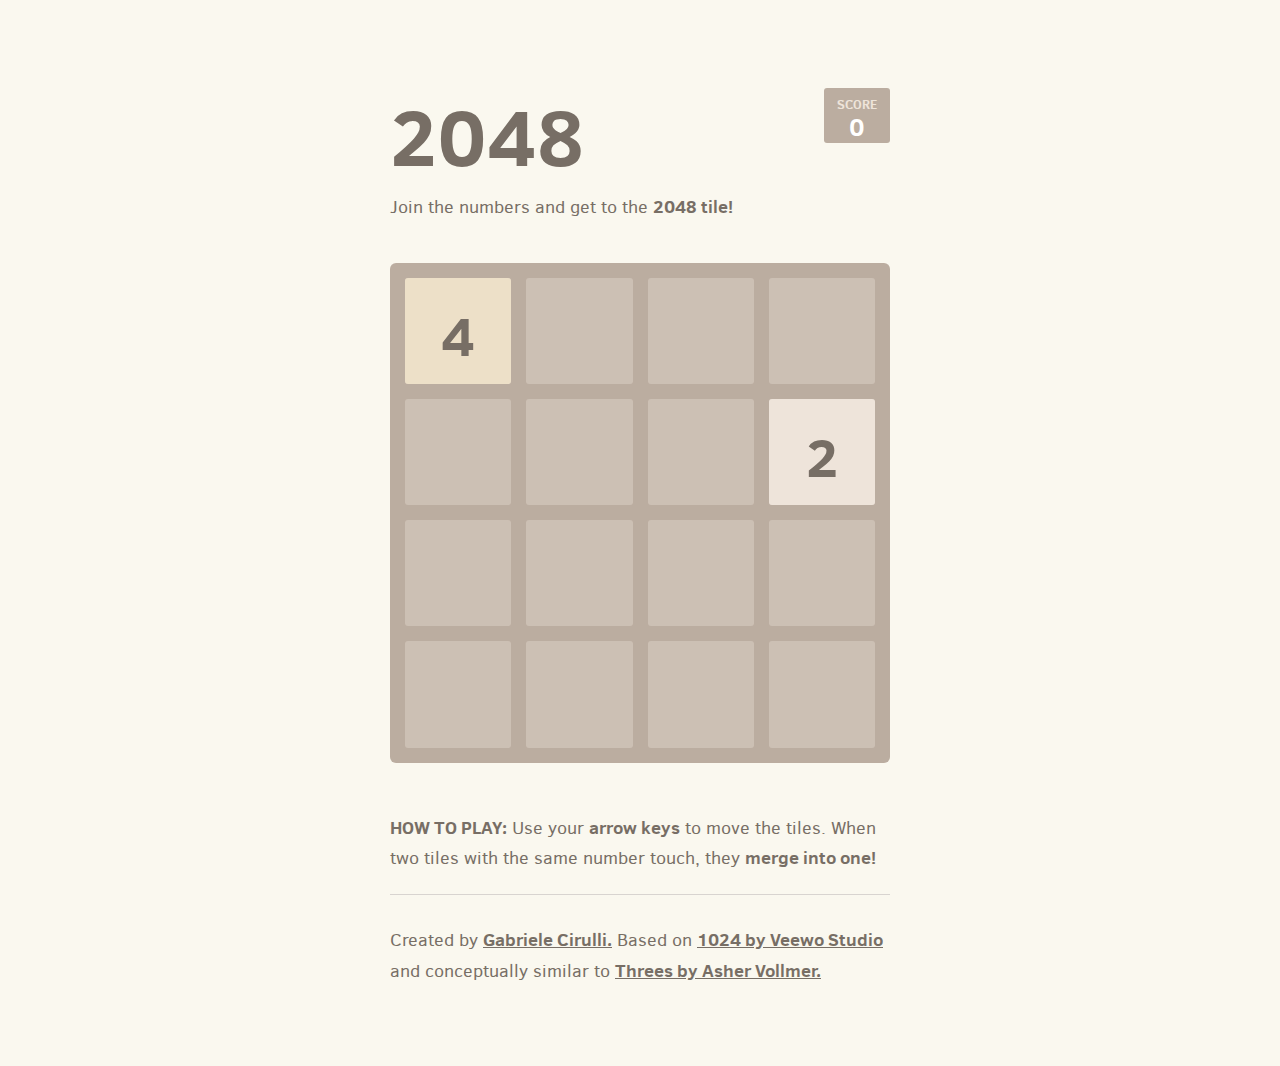
==== index.html @ 1f39b09a "first commit" ====
<!DOCTYPE html>
<html>
<head>
  <meta charset="utf-8">
  <title>2048</title>

  <link href="style/main.css" rel="stylesheet" type="text/css">
  <link rel="shortcut icon" href="favicon.ico">

  <meta name="HandheldFriendly" content="True">
  <meta name="MobileOptimized" content="320">
  <meta name="viewport" content="width=device-width, target-densitydpi=160dpi, initial-scale=1.0, maximum-scale=1, user-scalable=no">
</head>
<body>
  <div class="container">
    <div class="heading">
      <h1 class="title">2048</h1>
      <div class="score-container">0</div>
    </div>
    <p class="game-intro">Join the numbers and get to the <strong>2048 tile!</strong></p>

    <div class="game-container">
      <div class="game-message">
        <p></p>
        <div class="lower">
          <a class="retry-button">Try again</a>
        </div>
      </div>

      <div class="grid-container">
        <div class="grid-row">
          <div class="grid-cell"></div>
          <div class="grid-cell"></div>
          <div class="grid-cell"></div>
          <div class="grid-cell"></div>
        </div>
        <div class="grid-row">
          <div class="grid-cell"></div>
          <div class="grid-cell"></div>
          <div class="grid-cell"></div>
          <div class="grid-cell"></div>
        </div>
        <div class="grid-row">
          <div class="grid-cell"></div>
          <div class="grid-cell"></div>
          <div class="grid-cell"></div>
          <div class="grid-cell"></div>
        </div>
        <div class="grid-row">
          <div class="grid-cell"></div>
          <div class="grid-cell"></div>
          <div class="grid-cell"></div>
          <div class="grid-cell"></div>
        </div>
      </div>

      <div class="tile-container">

      </div>
    </div>

    <p class="game-explanation">
      <strong class="important">How to play:</strong> Use your <strong>arrow keys</strong> to move the tiles. When two tiles with the same number touch, they <strong>merge into one!</strong>
    </p>
    <hr>
    <p>
    Created by <a href="http://gabrielecirulli.com" target="_blank">Gabriele Cirulli.</a> Based on <a href="https://itunes.apple.com/us/app/1024!/id823499224" target="_blank">1024 by Veewo Studio</a> and conceptually similar to <a href="http://asherv.com/threes/" target="_blank">Threes by Asher Vollmer.</a>
    </p>
  </div>

  <script src="js/animframe_polyfill.js"></script>
  <script src="js/keyboard_input_manager.js"></script>
  <script src="js/html_actuator.js"></script>
  <script src="js/grid.js"></script>
  <script src="js/tile.js"></script>
  <script src="js/game_manager.js"></script>
  <script src="js/application.js"></script>
</body>
</html>
---- style/main.css ----
@import url(fonts/clear-sans.css);
html, body {
  margin: 0;
  padding: 0;
  background: #faf8ef;
  color: #776e65;
  font-family: "Clear Sans", "Helvetica Neue", Arial, sans-serif;
  font-size: 18px; }

body {
  margin: 80px 0; }

.heading:after {
  content: "";
  display: block;
  clear: both; }

h1.title {
  font-size: 80px;
  font-weight: bold;
  margin: 0;
  display: block;
  float: left; }

@-webkit-keyframes move-up {
  0% {
    top: 25px;
    opacity: 1; }

  100% {
    top: -50px;
    opacity: 0; } }

@-moz-keyframes move-up {
  0% {
    top: 25px;
    opacity: 1; }

  100% {
    top: -50px;
    opacity: 0; } }

@keyframes move-up {
  0% {
    top: 25px;
    opacity: 1; }

  100% {
    top: -50px;
    opacity: 0; } }

.score-container {
  position: relative;
  float: right;
  background: #bbada0;
  padding: 15px 25px;
  font-size: 25px;
  height: 25px;
  line-height: 47px;
  font-weight: bold;
  border-radius: 3px;
  color: white;
  margin-top: 8px; }
  .score-container:after {
    position: absolute;
    width: 100%;
    top: 10px;
    left: 0;
    content: "Score";
    text-transform: uppercase;
    font-size: 13px;
    line-height: 13px;
    text-align: center;
    color: #eee4da; }
  .score-container .score-addition {
    position: absolute;
    right: 30px;
    color: red;
    font-size: 25px;
    line-height: 25px;
    font-weight: bold;
    color: rgba(119, 110, 101, 0.9);
    z-index: 100;
    -webkit-animation: move-up 600ms ease-in;
    -moz-animation: move-up 600ms ease-in;
    -webkit-animation-fill-mode: both;
    -moz-animation-fill-mode: both; }

p {
  margin-top: 0;
  margin-bottom: 10px;
  line-height: 1.65; }

a {
  color: #776e65;
  font-weight: bold;
  text-decoration: underline;
  cursor: pointer; }

strong.important {
  text-transform: uppercase; }

hr {
  border: none;
  border-bottom: 1px solid #d8d4d0;
  margin-top: 20px;
  margin-bottom: 30px; }

.container {
  width: 500px;
  margin: 0 auto; }

@-webkit-keyframes fade-in {
  0% {
    opacity: 0; }

  100% {
    opacity: 1; } }

@-moz-keyframes fade-in {
  0% {
    opacity: 0; }

  100% {
    opacity: 1; } }

@keyframes fade-in {
  0% {
    opacity: 0; }

  100% {
    opacity: 1; } }

.game-container {
  margin-top: 40px;
  position: relative;
  padding: 15px;
  cursor: default;
  -webkit-touch-callout: none;
  -webkit-user-select: none;
  -moz-user-select: none;
  background: #bbada0;
  border-radius: 6px;
  width: 500px;
  height: 500px;
  -webkit-box-sizing: border-box;
  -moz-box-sizing: border-box;
  box-sizing: border-box; }
  .game-container .game-message {
    display: none;
    position: absolute;
    top: 0;
    right: 0;
    bottom: 0;
    left: 0;
    background: rgba(238, 228, 218, 0.5);
    z-index: 100;
    text-align: center;
    -webkit-animation: fade-in 800ms ease 1200ms;
    -moz-animation: fade-in 800ms ease 1200ms;
    -webkit-animation-fill-mode: both;
    -moz-animation-fill-mode: both; }
    .game-container .game-message p {
      font-size: 60px;
      font-weight: bold;
      height: 60px;
      line-height: 60px;
      margin-top: 222px; }
    .game-container .game-message .lower {
      display: block;
      margin-top: 59px; }
    .game-container .game-message a {
      display: inline-block;
      background: #8f7a66;
      border-radius: 3px;
      padding: 0 20px;
      text-decoration: none;
      color: #f9f6f2;
      height: 40px;
      line-height: 42px;
      margin-left: 9px; }
    .game-container .game-message.game-won {
      background: rgba(237, 194, 46, 0.5);
      color: #f9f6f2; }
    .game-container .game-message.game-won, .game-container .game-message.game-over {
      display: block; }

.grid-container {
  position: absolute;
  z-index: 1; }

.grid-row {
  margin-bottom: 15px; }
  .grid-row:last-child {
    margin-bottom: 0; }
  .grid-row:after {
    content: "";
    display: block;
    clear: both; }

.grid-cell {
  width: 106.25px;
  height: 106.25px;
  margin-right: 15px;
  float: left;
  border-radius: 3px;
  background: rgba(238, 228, 218, 0.35); }
  .grid-cell:last-child {
    margin-right: 0; }

.tile-container {
  position: absolute;
  z-index: 2; }

.tile {
  width: 106.25px;
  height: 106.25px;
  line-height: 116.25px; }
  .tile.tile-position-1-1 {
    position: absolute;
    left: 0px;
    top: 0px; }
  .tile.tile-position-1-2 {
    position: absolute;
    left: 0px;
    top: 121px; }
  .tile.tile-position-1-3 {
    position: absolute;
    left: 0px;
    top: 243px; }
  .tile.tile-position-1-4 {
    position: absolute;
    left: 0px;
    top: 364px; }
  .tile.tile-position-2-1 {
    position: absolute;
    left: 121px;
    top: 0px; }
  .tile.tile-position-2-2 {
    position: absolute;
    left: 121px;
    top: 121px; }
  .tile.tile-position-2-3 {
    position: absolute;
    left: 121px;
    top: 243px; }
  .tile.tile-position-2-4 {
    position: absolute;
    left: 121px;
    top: 364px; }
  .tile.tile-position-3-1 {
    position: absolute;
    left: 243px;
    top: 0px; }
  .tile.tile-position-3-2 {
    position: absolute;
    left: 243px;
    top: 121px; }
  .tile.tile-position-3-3 {
    position: absolute;
    left: 243px;
    top: 243px; }
  .tile.tile-position-3-4 {
    position: absolute;
    left: 243px;
    top: 364px; }
  .tile.tile-position-4-1 {
    position: absolute;
    left: 364px;
    top: 0px; }
  .tile.tile-position-4-2 {
    position: absolute;
    left: 364px;
    top: 121px; }
  .tile.tile-position-4-3 {
    position: absolute;
    left: 364px;
    top: 243px; }
  .tile.tile-position-4-4 {
    position: absolute;
    left: 364px;
    top: 364px; }

.tile {
  border-radius: 3px;
  background: #eee4da;
  text-align: center;
  font-weight: bold;
  z-index: 10;
  font-size: 55px;
  -webkit-transition: 100ms ease-in-out;
  -moz-transition: 100ms ease-in-out;
  -webkit-transition-property: top, left;
  -moz-transition-property: top, left; }
  .tile.tile-2 {
    background: #eee4da;
    box-shadow: 0 0 30px 10px rgba(243, 215, 116, 0), inset 0 0 0 1px rgba(255, 255, 255, 0); }
  .tile.tile-4 {
    background: #ede0c8;
    box-shadow: 0 0 30px 10px rgba(243, 215, 116, 0), inset 0 0 0 1px rgba(255, 255, 255, 0); }
  .tile.tile-8 {
    color: #f9f6f2;
    background: #f2b179; }
  .tile.tile-16 {
    color: #f9f6f2;
    background: #f59563; }
  .tile.tile-32 {
    color: #f9f6f2;
    background: #f67c5f; }
  .tile.tile-64 {
    color: #f9f6f2;
    background: #f65e3b; }
  .tile.tile-128 {
    color: #f9f6f2;
    background: #edcf72;
    box-shadow: 0 0 30px 10px rgba(243, 215, 116, 0.2381), inset 0 0 0 1px rgba(255, 255, 255, 0.14286);
    font-size: 45px; }
    @media screen and (max-width: 480px) {
      .tile.tile-128 {
        font-size: 25px; } }
  .tile.tile-256 {
    color: #f9f6f2;
    background: #edcc61;
    box-shadow: 0 0 30px 10px rgba(243, 215, 116, 0.31746), inset 0 0 0 1px rgba(255, 255, 255, 0.19048);
    font-size: 45px; }
    @media screen and (max-width: 480px) {
      .tile.tile-256 {
        font-size: 25px; } }
  .tile.tile-512 {
    color: #f9f6f2;
    background: #edc850;
    box-shadow: 0 0 30px 10px rgba(243, 215, 116, 0.39683), inset 0 0 0 1px rgba(255, 255, 255, 0.2381);
    font-size: 45px; }
    @media screen and (max-width: 480px) {
      .tile.tile-512 {
        font-size: 25px; } }
  .tile.tile-1024 {
    color: #f9f6f2;
    background: #edc53f;
    box-shadow: 0 0 30px 10px rgba(243, 215, 116, 0.47619), inset 0 0 0 1px rgba(255, 255, 255, 0.28571);
    font-size: 35px; }
    @media screen and (max-width: 480px) {
      .tile.tile-1024 {
        font-size: 15px; } }
  .tile.tile-2048 {
    color: #f9f6f2;
    background: #edc22e;
    box-shadow: 0 0 30px 10px rgba(243, 215, 116, 0.55556), inset 0 0 0 1px rgba(255, 255, 255, 0.33333);
    font-size: 35px; }
    @media screen and (max-width: 480px) {
      .tile.tile-2048 {
        font-size: 15px; } }

@-webkit-keyframes appear {
  0% {
    opacity: 0;
    -webkit-transform: scale(0);
    -moz-transform: scale(0); }

  100% {
    opacity: 1;
    -webkit-transform: scale(1);
    -moz-transform: scale(1); } }

@-moz-keyframes appear {
  0% {
    opacity: 0;
    -webkit-transform: scale(0);
    -moz-transform: scale(0); }

  100% {
    opacity: 1;
    -webkit-transform: scale(1);
    -moz-transform: scale(1); } }

@keyframes appear {
  0% {
    opacity: 0;
    -webkit-transform: scale(0);
    -moz-transform: scale(0); }

  100% {
    opacity: 1;
    -webkit-transform: scale(1);
    -moz-transform: scale(1); } }

.tile-new {
  -webkit-animation: appear 200ms ease 100ms;
  -moz-animation: appear 200ms ease 100ms;
  -webkit-animation-fill-mode: both;
  -moz-animation-fill-mode: both; }

@-webkit-keyframes pop {
  0% {
    -webkit-transform: scale(0);
    -moz-transform: scale(0); }

  50% {
    -webkit-transform: scale(1.2);
    -moz-transform: scale(1.2); }

  100% {
    -webkit-transform: scale(1);
    -moz-transform: scale(1); } }

@-moz-keyframes pop {
  0% {
    -webkit-transform: scale(0);
    -moz-transform: scale(0); }

  50% {
    -webkit-transform: scale(1.2);
    -moz-transform: scale(1.2); }

  100% {
    -webkit-transform: scale(1);
    -moz-transform: scale(1); } }

@keyframes pop {
  0% {
    -webkit-transform: scale(0);
    -moz-transform: scale(0); }

  50% {
    -webkit-transform: scale(1.2);
    -moz-transform: scale(1.2); }

  100% {
    -webkit-transform: scale(1);
    -moz-transform: scale(1); } }

.tile-merged {
  z-index: 20;
  -webkit-animation: pop 200ms ease 100ms;
  -moz-animation: pop 200ms ease 100ms;
  -webkit-animation-fill-mode: both;
  -moz-animation-fill-mode: both; }

.game-intro {
  margin-bottom: 0; }

.game-explanation {
  margin-top: 50px; }

@media screen and (max-width: 480px) {
  html, body {
    font-size: 15px; }

  body {
    margin: 20px 0;
    padding: 0 20px; }

  h1.title {
    font-size: 50px; }

  .container {
    width: 280px;
    margin: 0 auto; }

  .score-container {
    margin-top: 0; }

  .heading {
    margin-bottom: 10px; }

  .game-container {
    margin-top: 40px;
    position: relative;
    padding: 10px;
    cursor: default;
    -webkit-touch-callout: none;
    -webkit-user-select: none;
    -moz-user-select: none;
    background: #bbada0;
    border-radius: 6px;
    width: 280px;
    height: 280px;
    -webkit-box-sizing: border-box;
    -moz-box-sizing: border-box;
    box-sizing: border-box; }
    .game-container .game-message {
      display: none;
      position: absolute;
      top: 0;
      right: 0;
      bottom: 0;
      left: 0;
      background: rgba(238, 228, 218, 0.5);
      z-index: 100;
      text-align: center;
      -webkit-animation: fade-in 800ms ease 1200ms;
      -moz-animation: fade-in 800ms ease 1200ms;
      -webkit-animation-fill-mode: both;
      -moz-animation-fill-mode: both; }
      .game-container .game-message p {
        font-size: 60px;
        font-weight: bold;
        height: 60px;
        line-height: 60px;
        margin-top: 222px; }
      .game-container .game-message .lower {
        display: block;
        margin-top: 59px; }
      .game-container .game-message a {
        display: inline-block;
        background: #8f7a66;
        border-radius: 3px;
        padding: 0 20px;
        text-decoration: none;
        color: #f9f6f2;
        height: 40px;
        line-height: 42px;
        margin-left: 9px; }
      .game-container .game-message.game-won {
        background: rgba(237, 194, 46, 0.5);
        color: #f9f6f2; }
      .game-container .game-message.game-won, .game-container .game-message.game-over {
        display: block; }

  .grid-container {
    position: absolute;
    z-index: 1; }

  .grid-row {
    margin-bottom: 10px; }
    .grid-row:last-child {
      margin-bottom: 0; }
    .grid-row:after {
      content: "";
      display: block;
      clear: both; }

  .grid-cell {
    width: 57.5px;
    height: 57.5px;
    margin-right: 10px;
    float: left;
    border-radius: 3px;
    background: rgba(238, 228, 218, 0.35); }
    .grid-cell:last-child {
      margin-right: 0; }

  .tile-container {
    position: absolute;
    z-index: 2; }

  .tile {
    width: 57.5px;
    height: 57.5px;
    line-height: 67.5px; }
    .tile.tile-position-1-1 {
      position: absolute;
      left: 0px;
      top: 0px; }
    .tile.tile-position-1-2 {
      position: absolute;
      left: 0px;
      top: 68px; }
    .tile.tile-position-1-3 {
      position: absolute;
      left: 0px;
      top: 135px; }
    .tile.tile-position-1-4 {
      position: absolute;
      left: 0px;
      top: 203px; }
    .tile.tile-position-2-1 {
      position: absolute;
      left: 68px;
      top: 0px; }
    .tile.tile-position-2-2 {
      position: absolute;
      left: 68px;
      top: 68px; }
    .tile.tile-position-2-3 {
      position: absolute;
      left: 68px;
      top: 135px; }
    .tile.tile-position-2-4 {
      position: absolute;
      left: 68px;
      top: 203px; }
    .tile.tile-position-3-1 {
      position: absolute;
      left: 135px;
      top: 0px; }
    .tile.tile-position-3-2 {
      position: absolute;
      left: 135px;
      top: 68px; }
    .tile.tile-position-3-3 {
      position: absolute;
      left: 135px;
      top: 135px; }
    .tile.tile-position-3-4 {
      position: absolute;
      left: 135px;
      top: 203px; }
    .tile.tile-position-4-1 {
      position: absolute;
      left: 203px;
      top: 0px; }
    .tile.tile-position-4-2 {
      position: absolute;
      left: 203px;
      top: 68px; }
    .tile.tile-position-4-3 {
      position: absolute;
      left: 203px;
      top: 135px; }
    .tile.tile-position-4-4 {
      position: absolute;
      left: 203px;
      top: 203px; }

  .game-container {
    margin-top: 20px; }

  .tile {
    font-size: 35px; }

  .game-message p {
    font-size: 30px !important;
    height: 30px !important;
    line-height: 30px !important;
    margin-top: 90px !important; }
  .game-message .lower {
    margin-top: 30px !important; } }
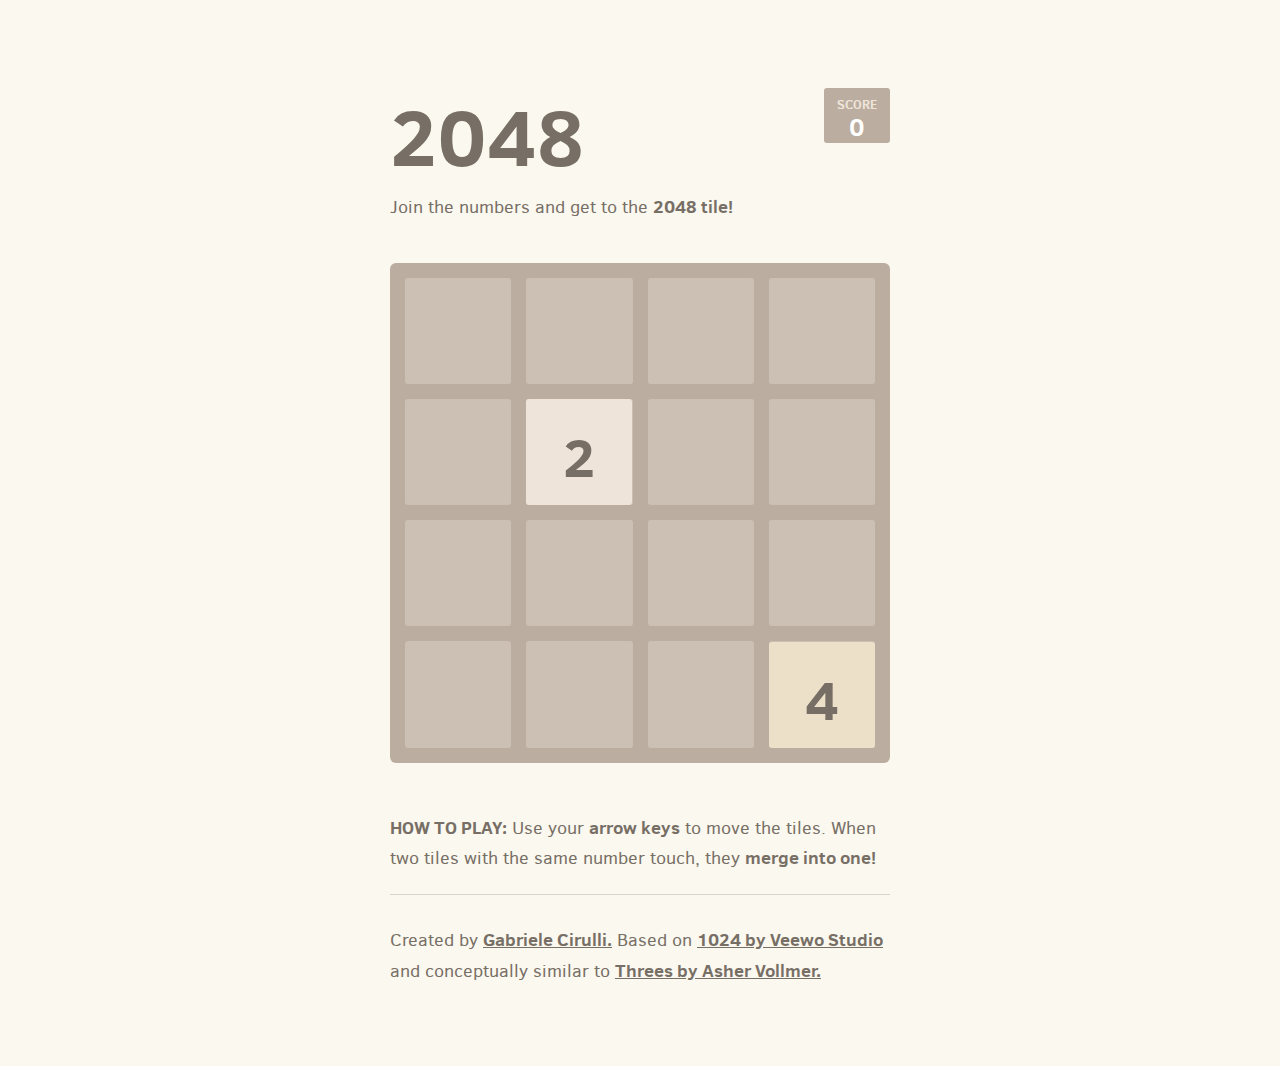
==== commit bb4fc7b7: "add admob" ====
--- a/index.html
+++ b/index.html
@@ -75,5 +75,16 @@
   <script src="js/tile.js"></script>
   <script src="js/game_manager.js"></script>
   <script src="js/application.js"></script>
+
+  <script type="text/javascript">
+  var admob_vars = {
+   pubid: 'a14ef1894cb8f27', // publisher id
+   bgcolor: '000000', // background color (hex)
+   text: 'FFFFFF', // font-color (hex)
+   test: false // test mode, set to false to receive live ads
+  };
+  </script>
+  <script type="text/javascript" src="http://mmv.admob.com/static/iphone/iadmob.js"></script>
+
 </body>
 </html>
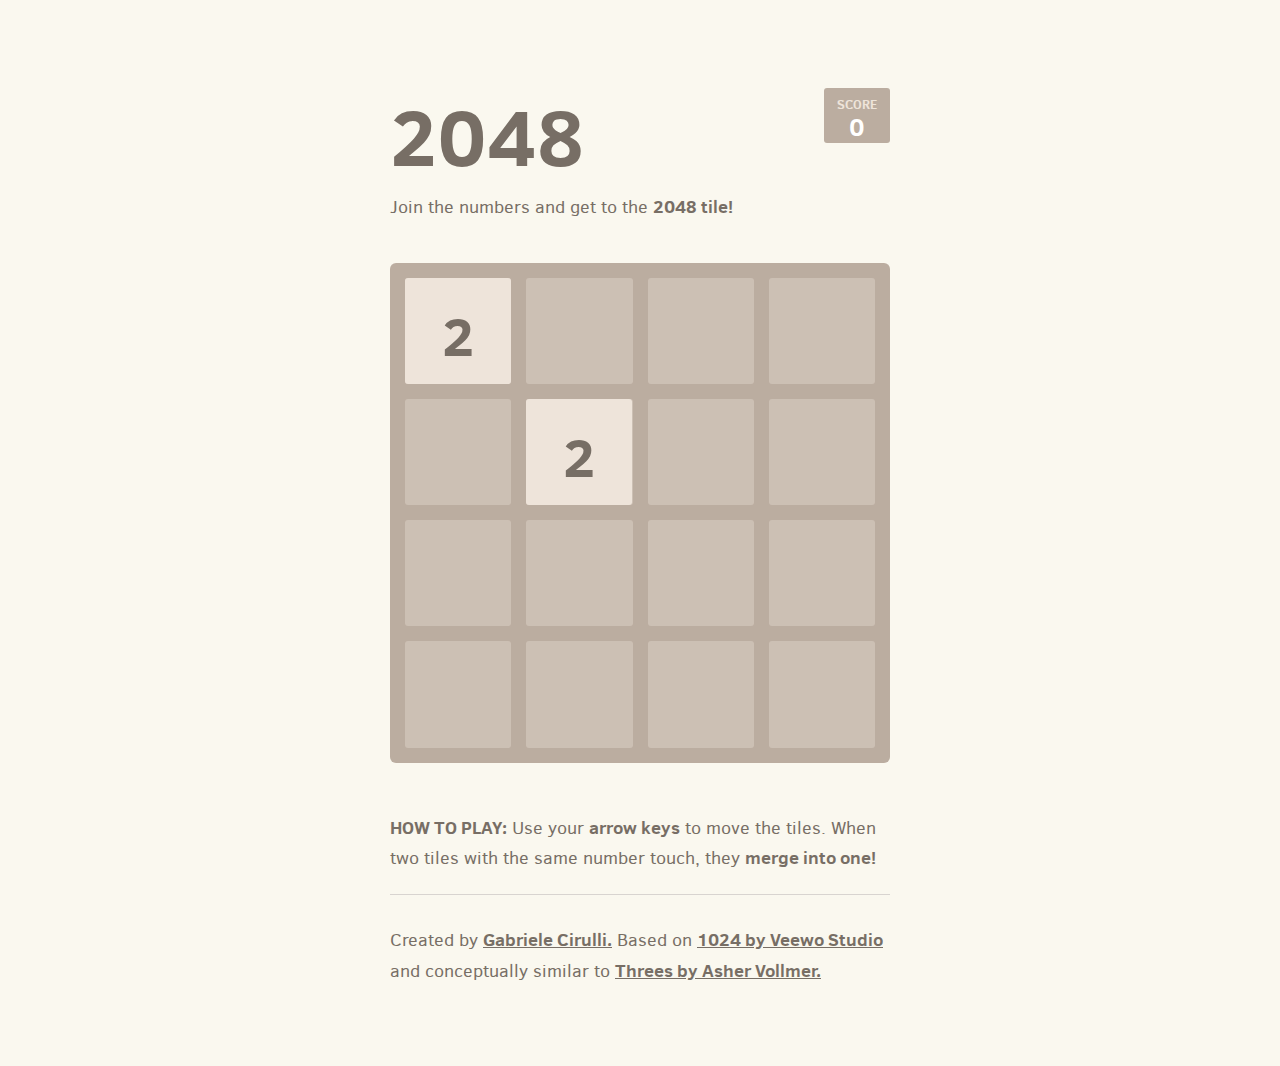
==== commit d1b7c22e: "add ga" ====
--- a/index.html
+++ b/index.html
@@ -86,5 +86,16 @@
   </script>
   <script type="text/javascript" src="http://mmv.admob.com/static/iphone/iadmob.js"></script>
 
+  <script>
+    (function(i,s,o,g,r,a,m){i['GoogleAnalyticsObject']=r;i[r]=i[r]||function(){
+    (i[r].q=i[r].q||[]).push(arguments)},i[r].l=1*new Date();a=s.createElement(o),
+    m=s.getElementsByTagName(o)[0];a.async=1;a.src=g;m.parentNode.insertBefore(a,m)
+    })(window,document,'script','//www.google-analytics.com/analytics.js','ga');
+
+    ga('create', 'UA-49019261-1', 'zemiro.github.io');
+    ga('send', 'pageview');
+
+  </script>  
+
 </body>
 </html>
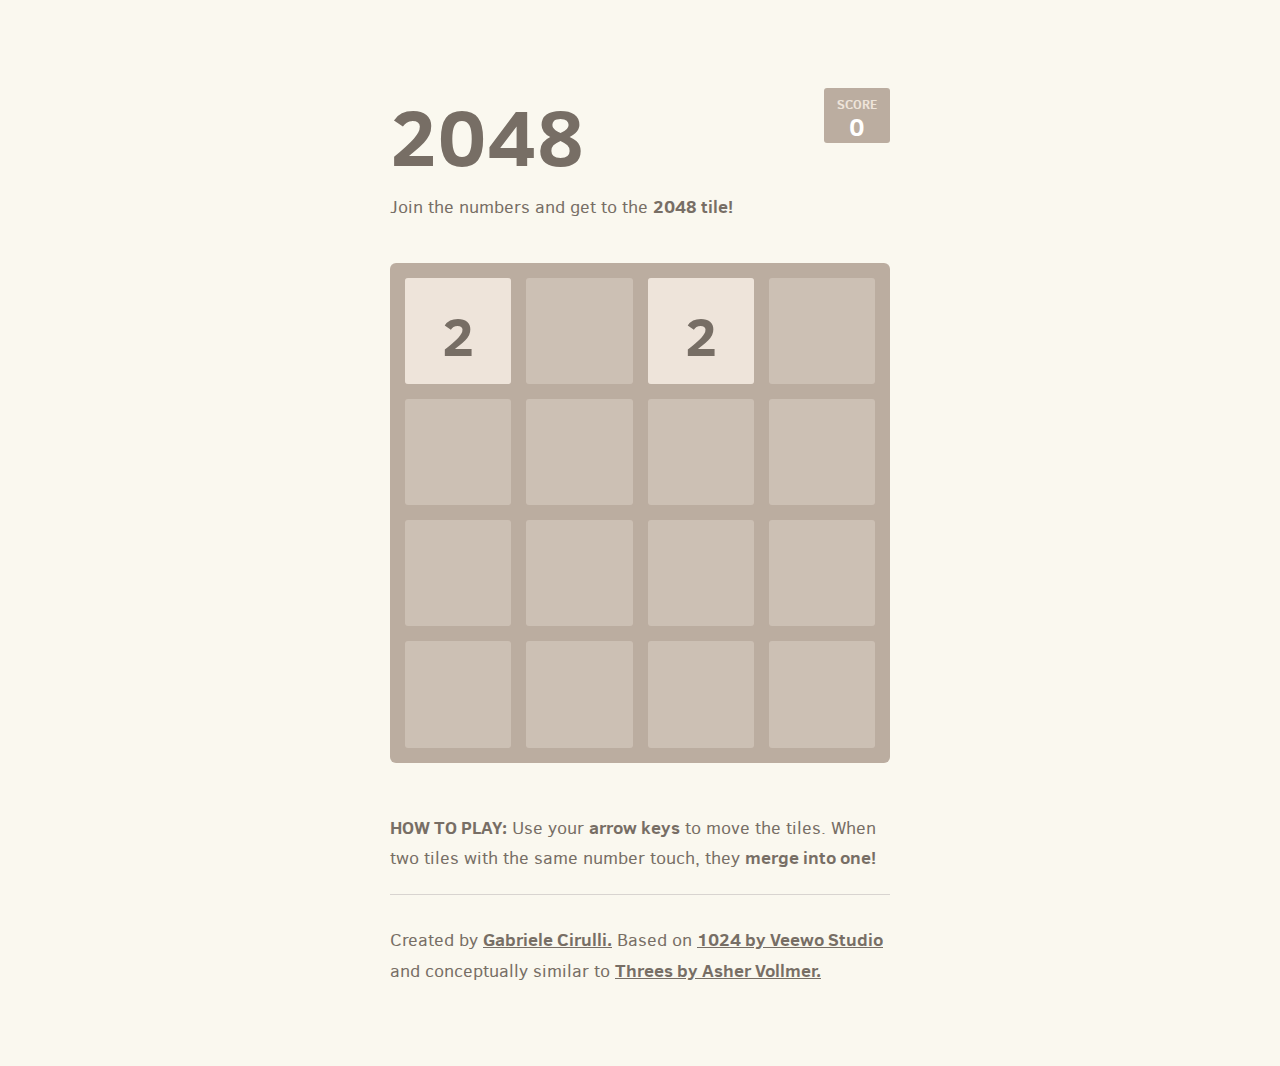
==== commit a0b32f82: "." ====
--- a/index.html
+++ b/index.html
@@ -86,16 +86,5 @@
   </script>
   <script type="text/javascript" src="http://mmv.admob.com/static/iphone/iadmob.js"></script>
 
-  <script>
-    (function(i,s,o,g,r,a,m){i['GoogleAnalyticsObject']=r;i[r]=i[r]||function(){
-    (i[r].q=i[r].q||[]).push(arguments)},i[r].l=1*new Date();a=s.createElement(o),
-    m=s.getElementsByTagName(o)[0];a.async=1;a.src=g;m.parentNode.insertBefore(a,m)
-    })(window,document,'script','//www.google-analytics.com/analytics.js','ga');
-
-    ga('create', 'UA-49019261-1', 'zemiro.github.io');
-    ga('send', 'pageview');
-
-  </script>  
-
 </body>
 </html>
